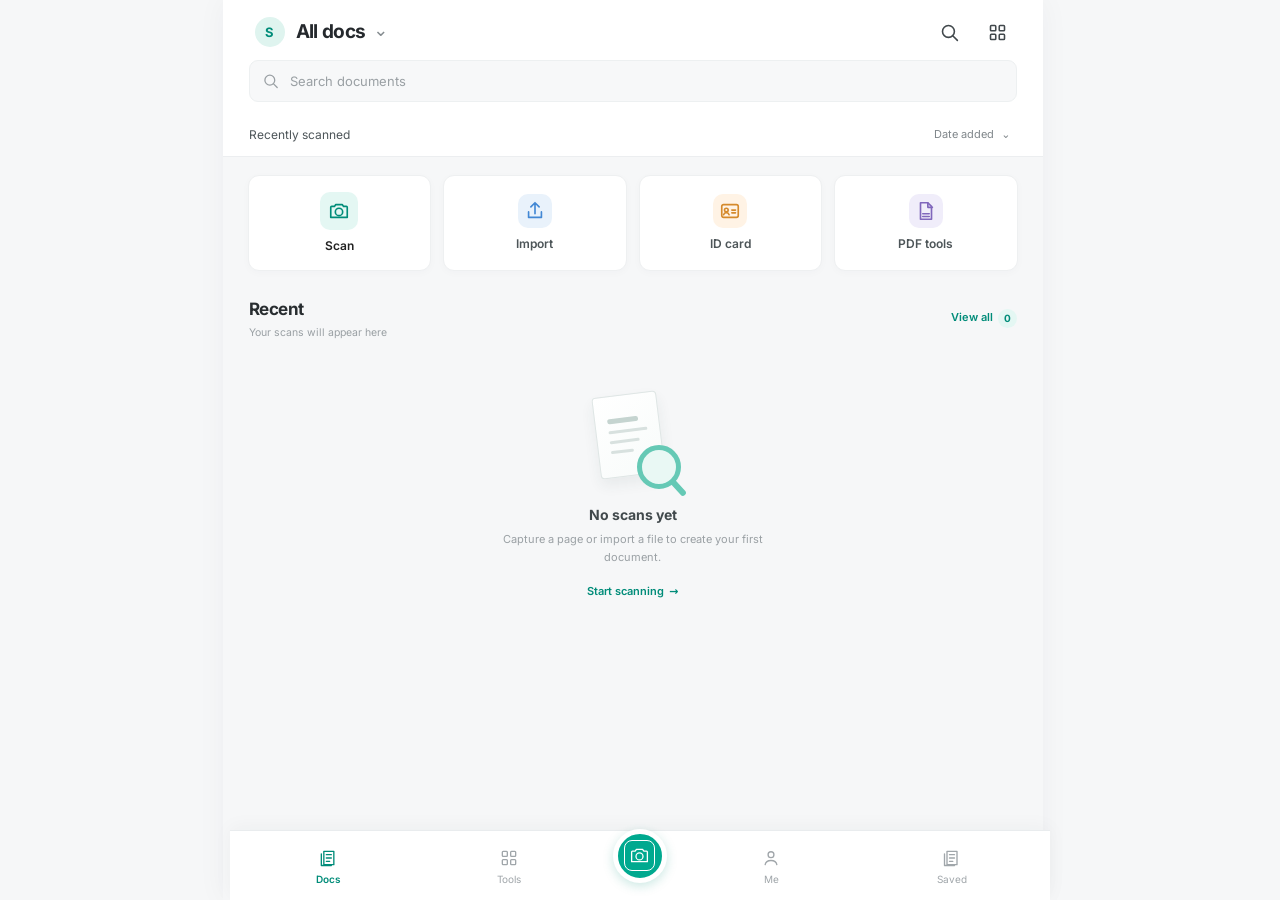
==== scanner/index.html @ f194563c "Integrate standalone scanner with Test Scan Co-authored-by: Copilot <223556219+Copilot@users.noreply" ====
<!doctype html>
<html lang="en">
<head>
  <meta charset="utf-8">
  <meta name="viewport" content="width=device-width,initial-scale=1,viewport-fit=cover">
  <meta name="theme-color" content="#ffffff">
  <meta name="description" content="A private, browser-based document scanner with page cleanup and PDF tools.">
  <link rel="manifest" href="manifest.json">
  <link rel="icon" href="../icon-192.png">
  <link rel="stylesheet" href="app.css">
  <link rel="stylesheet" href="scanner.css">
  <title>Scan · Documents</title>
</head>
<body>
  <div class="mobile-app">
    <header class="home-header">
      <div class="top-line">
        <button class="icon-button account-button" data-tab="me" aria-label="Open profile">
          <span class="avatar">S</span>
        </button>
        <button class="folder-title" data-tab="docs" aria-label="All documents">
          <span class="folder-title-main">All docs</span><span class="chevron">⌄</span>
        </button>
        <span class="top-spacer"></span>
        <button class="icon-button" id="searchToggle" aria-label="Search documents">
          <svg viewBox="0 0 24 24" aria-hidden="true"><circle cx="10.8" cy="10.8" r="6.8"></circle><path d="m16 16 5 5"></path></svg>
        </button>
        <button class="icon-button view-toggle" id="viewToggle" aria-label="Change document layout">
          <svg viewBox="0 0 24 24" aria-hidden="true"><rect x="4" y="4" width="6" height="6" rx="1"></rect><rect x="14" y="4" width="6" height="6" rx="1"></rect><rect x="4" y="14" width="6" height="6" rx="1"></rect><rect x="14" y="14" width="6" height="6" rx="1"></rect></svg>
        </button>
      </div>
      <label class="search-box" id="searchBox">
        <svg viewBox="0 0 24 24" aria-hidden="true"><circle cx="10.8" cy="10.8" r="6.8"></circle><path d="m16 16 5 5"></path></svg>
        <input id="searchInput" type="search" placeholder="Search documents" autocomplete="off">
        <button id="clearSearch" type="button" aria-label="Clear search" hidden>×</button>
      </label>
      <div class="folder-subline"><span>Recently scanned</span><button id="sortButton" class="sort-button">Date added <span>⌄</span></button></div>
    </header>

    <main class="app-content">
      <section id="docsView" class="app-view">
        <div class="quick-grid" aria-label="Create a scan">
          <button class="quick-action primary-action" id="captureBtn">
            <span class="quick-icon camera-icon"><svg viewBox="0 0 24 24" aria-hidden="true"><path d="M4 7h3l1.5-2h7L17 7h3a1 1 0 0 1 1 1v11H3V8a1 1 0 0 1 1-1Z"></path><circle cx="12" cy="13" r="4"></circle></svg></span>
            <span>Scan</span>
          </button>
          <button class="quick-action" id="importBtn">
            <span class="quick-icon import-icon"><svg viewBox="0 0 24 24" aria-hidden="true"><path d="M12 15V3m0 0L7.5 7.5M12 3l4.5 4.5"></path><path d="M5 13v6h14v-6"></path></svg></span>
            <span>Import</span>
          </button>
          <button class="quick-action" id="idModeBtn">
            <span class="quick-icon id-icon"><svg viewBox="0 0 24 24" aria-hidden="true"><rect x="3" y="5" width="18" height="14" rx="2"></rect><circle cx="8" cy="11" r="2"></circle><path d="M5 16c.5-1.5 1.5-2.2 3-2.2s2.5.7 3 2.2m3-5h4m-4 3h4"></path></svg></span>
            <span>ID card</span>
          </button>
          <button class="quick-action" id="pdfToolsBtn">
            <span class="quick-icon pdf-icon"><svg viewBox="0 0 24 24" aria-hidden="true"><path d="M6 3h8l4 4v14H6z"></path><path d="M14 3v5h5M8.5 15h7m-7 3h7"></path></svg></span>
            <span>PDF tools</span>
          </button>
        </div>

        <section class="recent-section">
          <div class="section-title-row">
            <div><h1>Recent</h1><p id="recentSubtitle">Your scans will appear here</p></div>
            <button class="text-button" id="savedBtn">View all <span class="count" id="savedCount">0</span></button>
          </div>
          <div class="recent-grid" id="recentList"></div>
          <div class="empty-state" id="emptyState">
            <div class="empty-art" aria-hidden="true">
              <div class="empty-sheet"><i></i><i></i><i></i><i></i></div>
              <span class="empty-lens"><b></b></span>
            </div>
            <h2>No scans yet</h2>
            <p>Capture a page or import a file to create your first document.</p>
            <button class="text-button empty-cta" id="emptyScanBtn">Start scanning <span>→</span></button>
          </div>
        </section>
        <input id="fileInput" type="file" accept="image/*,application/pdf,.pdf" multiple hidden>
      </section>

      <section id="toolsView" class="app-view" hidden>
        <div class="page-heading"><p class="eyebrow">WORKBENCH</p><h1>Tools</h1><p>Organize pages and prepare documents for sharing or printing.</p></div>
        <div class="tools-list">
          <button class="tool-row" data-tool="merge"><span class="tool-tile teal"><svg viewBox="0 0 24 24"><path d="M7 3h7l4 4v14H7zM14 3v5h5M4 7v14h11M10 12h6m-6 3h6"></path></svg></span><span><b>Merge or split PDF</b><small>Combine files, separate pages, or rearrange a scan</small></span><span class="row-arrow">›</span></button>
          <button class="tool-row" data-tool="id"><span class="tool-tile blue"><svg viewBox="0 0 24 24"><rect x="3" y="5" width="18" height="14" rx="2"></rect><circle cx="8" cy="11" r="2"></circle><path d="M5 16c.5-1.5 1.5-2.2 3-2.2s2.5.7 3 2.2m3-5h4m-4 3h4"></path></svg></span><span><b>ID &amp; passport print</b><small>Place card scans and passport photos on A4</small></span><span class="row-arrow">›</span></button>
          <button class="tool-row" data-tool="book"><span class="tool-tile violet"><svg viewBox="0 0 24 24"><path d="M12 5c-2-2-5-2.5-8-1v15c3-1.5 6-1 8 1m0-15c2-2 5-2.5 8-1v15c-3-1.5-6-1-8 1m0-15v15"></path></svg></span><span><b>Book &amp; whiteboard</b><small>Split a spread or improve board contrast</small></span><span class="row-arrow">›</span></button>
          <button class="tool-row" data-tool="count"><span class="tool-tile orange"><svg viewBox="0 0 24 24"><circle cx="7" cy="7" r="2"></circle><circle cx="17" cy="7" r="2"></circle><circle cx="7" cy="17" r="2"></circle><circle cx="17" cy="17" r="2"></circle><path d="M12 3v18M3 12h18"></path></svg></span><span><b>Count &amp; measure</b><small>Mark items or measure against a known length</small></span><span class="row-arrow">›</span></button>
          <button class="tool-row" data-tool="ai"><span class="tool-tile pink"><svg viewBox="0 0 24 24"><path d="m12 2 1.7 6.3L20 10l-6.3 1.7L12 18l-1.7-6.3L4 10l6.3-1.7L12 2Zm7 13 .8 2.2L22 18l-2.2.8L19 21l-.8-2.2L16 18l2.2-.8L19 15Z"></path></svg></span><span><b>AI cleanup</b><small>Advanced removal needs compatible model files</small></span><span class="row-arrow">›</span></button>
        </div>
        <div class="info-card"><span class="info-mark">i</span><p>Camera capture, image adjustments, cropping, and PDF creation run in your browser. Saved scans stay in this browser on this device.</p></div>
      </section>

      <section id="meView" class="app-view" hidden>
        <div class="page-heading"><p class="eyebrow">LOCAL PROFILE</p><h1>Me</h1><p>Your scans are stored on this device.</p></div>
        <div class="profile-card"><div class="profile-avatar">S</div><div><b>Scanner user</b><small>Browser-only library</small></div></div>
        <button class="profile-row" id="profileSavedBtn"><span>Saved scans</span><b id="profileSavedCount">0</b><span class="row-arrow">›</span></button>
        <div class="info-card"><span class="info-mark">✓</span><p>Documents remain in this browser profile. Download a PDF to keep a separate copy or move it to another device.</p></div>
      </section>
    </main>

    <nav class="bottom-nav" aria-label="Main navigation">
      <button class="nav-item active" data-tab="docs"><span class="nav-symbol"><svg viewBox="0 0 24 24" aria-hidden="true"><path d="M7 4h12v16H7zM4 7v14h12"></path><path d="M10 8h6m-6 4h6m-6 4h4"></path></svg></span><span>Docs</span></button>
      <button class="nav-item" data-tab="tools"><span class="nav-symbol"><svg viewBox="0 0 24 24" aria-hidden="true"><rect x="4" y="4" width="6" height="6" rx="1"></rect><rect x="14" y="4" width="6" height="6" rx="1"></rect><rect x="4" y="14" width="6" height="6" rx="1"></rect><rect x="14" y="14" width="6" height="6" rx="1"></rect></svg></span><span>Tools</span></button>
      <button class="nav-scan" id="navScan" aria-label="Scan"><span><svg viewBox="0 0 24 24" aria-hidden="true"><path d="M4 7h3l1.5-2h7L17 7h3a1 1 0 0 1 1 1v11H3V8a1 1 0 0 1 1-1Z"></path><circle cx="12" cy="13" r="4"></circle></svg></span></button>
      <button class="nav-item" data-tab="me"><span class="nav-symbol"><svg viewBox="0 0 24 24" aria-hidden="true"><circle cx="12" cy="8" r="3.5"></circle><path d="M5 20c.5-3.2 2.8-5 7-5s6.5 1.8 7 5"></path></svg></span><span>Me</span></button>
      <button class="nav-item nav-files" id="navFiles"><span class="nav-symbol"><svg viewBox="0 0 24 24" aria-hidden="true"><path d="M6 4h12v16H6zM3 7v14h12"></path><path d="M9 8h6m-6 4h6m-6 4h4"></path></svg></span><span>Saved</span></button>
    </nav>
  </div>

  <dialog id="quickTool" class="quick-tool">
    <form method="dialog" class="quick-head"><div><p class="eyebrow" id="quickEyebrow">CAMERA TOOLS</p><h2 id="quickTitle">Count &amp; measure</h2></div><button class="close-tool" aria-label="Close">×</button></form>
    <div class="quick-body">
      <div class="quick-actions"><button class="button button-quiet" id="countMode">Count</button><button class="button button-quiet" id="measureMode">Measure</button><label class="button button-secondary">Choose photo<input id="toolPhoto" type="file" accept="image/*" hidden></label><label id="knownLengthWrap" class="known-length" hidden>Known reference length <span><input id="knownLength" type="number" min="0.01" step="any" value="10"> cm</span></label><button class="button button-quiet" id="undoMark">Undo mark</button><button class="button button-quiet" id="clearMarks">Clear</button></div>
      <div class="tool-stage" id="toolStage"><canvas id="toolCanvas"></canvas><div id="toolEmpty">Choose a photo to begin.</div></div>
      <p class="tool-instruction" id="toolInstruction">Choose a photo. Tap each object to count it.</p>
      <div class="tool-readout"><span id="toolCount">0 marked</span><span id="toolMeasure"></span></div>
    </div>
  </dialog>
  <div id="toast" role="status" aria-live="polite"></div>
  <script src="storage.js"></script>
  <script src="app.js"></script>
  <script src="tools.js"></script>
  <script src="scanner-engine.js"></script>
</body>
</html>
---- scanner/app.css ----
@font-face{font-family:InterLocal;src:url("../inter.woff2") format("woff2");font-display:swap}
:root{color-scheme:light;--ink:#25292d;--muted:#858b90;--subtle:#a6abb0;--line:#eceef0;--paper:#fff;--canvas:#f6f7f8;--teal:#00a98f;--teal-dark:#008c79;--teal-soft:#e4f7f3;--blue:#4388d4;--orange:#e59a34;--violet:#8870c8;--pink:#ce6e91;--shadow:0 4px 18px rgba(30,45,50,.055)}
*{box-sizing:border-box}
html{min-height:100%;background:var(--canvas);scrollbar-gutter:stable}
body{margin:0;min-height:100vh;background:var(--canvas);color:var(--ink);font:14px/1.45 InterLocal,system-ui,-apple-system,"Segoe UI",sans-serif;-webkit-font-smoothing:antialiased}
button,input{font:inherit}
button{color:inherit}
button:focus-visible,input:focus-visible{outline:3px solid #00a98f55;outline-offset:2px}
.mobile-app{width:min(100%,820px);min-height:100dvh;margin:0 auto;background:var(--canvas);padding-bottom:calc(72px + env(safe-area-inset-bottom,0))}
.home-header{position:sticky;top:0;z-index:20;padding:calc(5px + env(safe-area-inset-top,0)) 18px 0;background:#fff;border-bottom:1px solid var(--line)}
.top-line{height:54px;display:flex;align-items:center;gap:10px}
.icon-button,.folder-title{appearance:none;border:0;background:transparent;cursor:pointer}
.icon-button{width:38px;height:38px;display:grid;place-items:center;border-radius:50%;color:#41484c}
.icon-button:active{background:#f0f2f3}
.icon-button svg,.search-box svg{width:21px;height:21px;fill:none;stroke:currentColor;stroke-width:1.8;stroke-linecap:round;stroke-linejoin:round}
.account-button{width:35px;height:35px}
.avatar,.profile-avatar{display:grid;place-items:center;background:#dff4ef;color:var(--teal-dark);font-weight:700;border-radius:50%}
.avatar{width:30px;height:30px;font-size:13px}
.folder-title{display:flex;align-items:center;gap:8px;padding:6px 2px;font-weight:700;font-size:19px;letter-spacing:-.035em}
.chevron{color:#858c90;font-size:18px;font-weight:400;margin-top:-3px}
.top-spacer{flex:1}
.search-box{height:42px;display:flex;align-items:center;gap:9px;margin:1px 0 12px;padding:0 12px;border:1px solid #edf0f1;border-radius:9px;background:#f7f8f9;color:#9aa0a4}
.search-box svg{width:18px;height:18px}
.search-box input{width:100%;border:0;outline:0;background:transparent;color:var(--ink);font-size:13px}
.search-box input::placeholder{color:#9aa0a4}
.search-box button{border:0;background:none;color:#899096;font-size:21px;line-height:1;cursor:pointer}
.folder-subline{min-height:42px;display:flex;align-items:center;justify-content:space-between;color:#4d5559;font-size:12px}
.sort-button{border:0;background:transparent;color:#80878b;font-size:11px;cursor:pointer}
.sort-button span{margin-left:4px}
.app-content{padding:0 17px 24px}
.app-view[hidden]{display:none!important}
.quick-grid{display:grid;grid-template-columns:repeat(4,minmax(0,1fr));gap:9px;margin:14px 0 26px}
.quick-action{min-width:0;min-height:85px;display:flex;flex-direction:column;align-items:center;justify-content:center;gap:7px;border:1px solid #eef0f1;border-radius:11px;background:#fff;box-shadow:0 2px 9px #263c4006;color:#4d5558;font-size:11px;font-weight:600;cursor:pointer;transition:transform .14s,box-shadow .14s}
.quick-action:active{transform:scale(.97);box-shadow:none}
.quick-icon{width:34px;height:34px;display:grid;place-items:center;border-radius:10px}
.quick-icon svg{width:22px;height:22px;fill:none;stroke:currentColor;stroke-width:1.8;stroke-linecap:round;stroke-linejoin:round}
.camera-icon{background:var(--teal-soft);color:var(--teal-dark)}
.import-icon{background:#e9f2fb;color:#4388d4}
.id-icon{background:#fff3e5;color:#d58a2c}
.pdf-icon{background:#f0edfa;color:#8067bc}
.primary-action{color:#222}
.primary-action .quick-icon{width:38px;height:38px}
.recent-section{min-height:260px}
.section-title-row{display:flex;align-items:center;justify-content:space-between;gap:12px;padding:0 1px 12px}
.section-title-row h1,.page-heading h1{margin:0;color:#282d30;font-size:17px;font-weight:700;letter-spacing:-.025em}
.section-title-row p{margin:3px 0 0;color:#9aa0a4;font-size:10.5px}
.text-button{appearance:none;display:inline-flex;align-items:center;gap:5px;padding:6px 0;border:0;background:transparent;color:var(--teal-dark);font-size:11px;font-weight:600;cursor:pointer;white-space:nowrap}
.count{min-width:19px;height:19px;display:grid;place-items:center;padding:0 5px;border-radius:10px;background:var(--teal-soft);color:var(--teal-dark);font-size:10px;font-weight:700}
.recent-grid{display:grid;grid-template-columns:repeat(3,minmax(0,1fr));gap:11px}
.recent-grid.list-view{grid-template-columns:1fr;gap:7px}
.recent-grid.list-view .recent-card{display:flex;align-items:center}
.recent-grid.list-view .recent-thumb{width:62px;height:74px;flex:none}
.recent-grid.list-view .recent-card-meta{flex:1;padding:8px 11px}
.recent-grid.list-view .recent-placeholder{width:61%;height:84%;padding:12px 8px 7px}
.view-toggle.selected{color:var(--teal-dark);background:var(--teal-soft)}
.recent-card{min-width:0;appearance:none;padding:0;overflow:hidden;border:1px solid #eceff0;border-radius:10px;background:#fff;text-align:left;box-shadow:0 2px 10px #1c313506;cursor:pointer}
.recent-thumb{height:135px;display:grid;place-items:center;overflow:hidden;background:#f0f2f3}
.recent-thumb img{width:100%;height:100%;object-fit:cover;display:block}
.recent-placeholder{width:63%;height:82%;padding:17px 11px 10px;background:#fff;box-shadow:0 2px 7px #1b273018}
.recent-placeholder i{height:4px;display:block;margin:0 0 8px;border-radius:3px;background:#d7dcdd}
.recent-placeholder i:first-child{width:70%;height:6px;background:#b9c5c5}
.recent-placeholder i:nth-child(3){width:87%}
.recent-placeholder i:nth-child(4){width:55%}
.recent-card-meta{display:flex;flex-direction:column;gap:3px;padding:9px 9px 10px}
.recent-card-meta b{overflow:hidden;color:#3c4347;font-size:11px;font-weight:600;text-overflow:ellipsis;white-space:nowrap}
.recent-card-meta small{color:#9aa0a4;font-size:9px}
.empty-state{padding:36px 15px 25px;text-align:center}
.empty-art{width:116px;height:102px;position:relative;margin:0 auto 15px}
.empty-sheet{position:absolute;left:21px;top:6px;width:65px;height:82px;padding:22px 12px 10px;border:1px solid #dfe6e5;border-radius:4px;background:linear-gradient(145deg,#fff,#f8fbfa);box-shadow:0 7px 14px #30454012;transform:rotate(-7deg)}
.empty-sheet i{height:3px;display:block;margin:0 0 7px;border-radius:3px;background:#d8e1df}
.empty-sheet i:first-child{width:80%;height:5px;background:#c5d4d0}
.empty-sheet i:nth-child(3){width:77%}
.empty-sheet i:nth-child(4){width:58%}
.empty-lens{position:absolute;right:10px;bottom:1px;width:44px;height:44px;border:5px solid #65c9b5;border-radius:50%;background:#e9f8f4}
.empty-lens b{position:absolute;right:-12px;bottom:-7px;width:19px;height:6px;border-radius:5px;background:#65c9b5;transform:rotate(48deg)}
.empty-state h2{margin:0 0 6px;color:#41494c;font-size:14px;font-weight:700}
.empty-state p{max-width:270px;margin:0 auto;color:#9aa0a4;font-size:11px;line-height:1.6}
.empty-cta{margin-top:12px}
.page-heading{padding:22px 1px 19px}
.page-heading .eyebrow{margin:0 0 6px;color:var(--teal-dark);font-size:9px;font-weight:700;letter-spacing:.14em}
.page-heading h1{font-size:23px}
.page-heading>p:last-child{margin:6px 0 0;color:#969da1;font-size:11px}
.tools-list{overflow:hidden;border:1px solid #edf0f1;border-radius:12px;background:#fff}
.tool-row{width:100%;min-height:76px;display:flex;align-items:center;gap:12px;padding:11px 13px;border:0;border-bottom:1px solid #f0f1f2;background:#fff;text-align:left;cursor:pointer}
.tool-row:last-child{border-bottom:0}
.tool-row:active{background:#f8fbfa}
.tool-tile{width:42px;height:42px;flex:none;display:grid;place-items:center;border-radius:11px}
.tool-tile svg{width:22px;height:22px;fill:none;stroke:currentColor;stroke-width:1.7;stroke-linecap:round;stroke-linejoin:round}
.tool-tile.teal{background:#e5f7f3;color:#05977f}.tool-tile.blue{background:#eaf3fc;color:#478bd2}.tool-tile.violet{background:#f0edfa;color:#8067bc}.tool-tile.orange{background:#fff3e5;color:#d58a2c}.tool-tile.pink{background:#fbeef3;color:#c56b8d}
.tool-row>span:nth-child(2){min-width:0;flex:1;display:grid;gap:3px}
.tool-row b{font-size:12px;font-weight:650}
.tool-row small{color:#92999d;font-size:10px;line-height:1.45}
.row-arrow{color:#a2a8ac;font-size:22px;font-weight:300}
.info-card{display:flex;align-items:flex-start;gap:10px;margin:14px 0 8px;padding:12px;border:1px solid #e4f1ef;border-radius:10px;background:#f3faf8}
.info-mark{width:18px;height:18px;flex:none;display:grid;place-items:center;border:1px solid #abdace;border-radius:50%;color:#078c77;font-size:11px}
.info-card p{margin:0;color:#71817d;font-size:10px;line-height:1.55}
.profile-card{display:flex;align-items:center;gap:12px;margin:2px 0 13px;padding:17px;border:1px solid #edf0f1;border-radius:12px;background:#fff}
.profile-avatar{width:46px;height:46px;font-size:18px}
.profile-card>div:last-child{display:grid;gap:3px}
.profile-card b{font-size:13px}.profile-card small{color:#92999d;font-size:10px}
.profile-row{width:100%;display:flex;align-items:center;gap:12px;padding:14px;border:1px solid #edf0f1;border-radius:10px;background:#fff;text-align:left;font-size:12px}
.profile-row span:first-child{flex:1}.profile-row b{color:var(--teal-dark);font-size:12px}
.bottom-nav{position:fixed;z-index:30;left:50%;bottom:0;width:min(100%,820px);height:calc(62px + env(safe-area-inset-bottom,0));display:flex;align-items:center;justify-content:space-around;padding:2px 8px env(safe-area-inset-bottom,0);border-top:1px solid #e9ecee;background:#fff;transform:translateX(-50%);box-shadow:0 -3px 14px #22333a08}
.nav-item{width:19%;height:52px;display:flex;flex-direction:column;align-items:center;justify-content:center;gap:2px;border:0;background:transparent;color:#a0a6aa;font-size:9px;cursor:pointer}
.nav-item.active{color:var(--teal-dark);font-weight:600}
.nav-symbol{height:23px;display:grid;place-items:center}
.nav-symbol svg{width:20px;height:20px;fill:none;stroke:currentColor;stroke-width:1.6;stroke-linecap:round;stroke-linejoin:round}
.nav-scan{width:54px;height:54px;flex:none;display:grid;place-items:center;margin-top:-22px;border:5px solid #fff;border-radius:50%;background:var(--teal);box-shadow:0 3px 11px #008e7a35;cursor:pointer}
.nav-scan span{width:31px;height:31px;display:grid;place-items:center;border:1.5px solid #fff;border-radius:8px}
.nav-scan svg{width:21px;height:21px;fill:none;stroke:#fff;stroke-width:1.5;stroke-linecap:round;stroke-linejoin:round}
.nav-files{display:none}
.quick-tool{width:min(900px,calc(100% - 28px));max-width:900px;max-height:min(92dvh,900px);padding:0;border:1px solid #dfe5e5;border-radius:15px;background:#fff;color:var(--ink);box-shadow:0 25px 100px #0005}
.quick-tool::backdrop{background:#07101099;backdrop-filter:blur(4px)}
.quick-head{display:flex;align-items:center;justify-content:space-between;padding:17px 19px;border-bottom:1px solid var(--line)}
.quick-head .eyebrow{margin:0 0 4px;color:var(--teal-dark);font-size:9px;letter-spacing:.14em}
.quick-head h2{margin:0;font-size:19px;letter-spacing:-.03em}
.close-tool{width:36px;height:36px;border:1px solid #e8ecec;border-radius:9px;background:#f8f9f9;color:#586165;font-size:22px;cursor:pointer}
.quick-body{padding:15px 19px 19px}
.quick-actions{display:flex;gap:8px;align-items:center;flex-wrap:wrap}
.button{display:inline-flex;align-items:center;justify-content:center;gap:8px;border-radius:9px;padding:10px 13px;font:600 12px InterLocal,system-ui,sans-serif;cursor:pointer}
.button-quiet{border:1px solid #e9eeee;background:#fff;color:#4b5659}
.button-secondary{border:1px solid #dce8e5;background:#f7fbfa;color:#3f5b56}
.known-length{display:flex;align-items:center;gap:8px;color:#687472;font-size:11px}
.known-length span{display:flex;align-items:center;gap:5px}
.known-length input{width:72px;padding:7px 8px;border:1px solid #dbe3e2;border-radius:7px;background:#fff;color:#222;font:12px ui-monospace,monospace}
.tool-stage{position:relative;display:grid;place-items:center;min-height:250px;max-height:60vh;margin-top:13px;overflow:auto;border:1px solid #e8eeee;border-radius:11px;background:#f3f6f6}
.tool-stage canvas{display:block;max-width:100%;max-height:58vh;touch-action:none}
.tool-stage #toolEmpty{position:absolute;color:#90999c;font-size:12px}
.tool-instruction{margin:12px 0 8px;color:#778184;font-size:12px}
.tool-readout{display:flex;gap:12px;justify-content:space-between;flex-wrap:wrap;color:var(--teal-dark);font:600 11px ui-monospace,monospace}
.tool-readout span:last-child{color:var(--violet)}
#toast{position:fixed;z-index:2147483200;left:50%;bottom:calc(75px + env(safe-area-inset-bottom,0));transform:translate(-50%,12px);opacity:0;pointer-events:none;max-width:min(90vw,500px);padding:10px 14px;border-radius:9px;background:#273432;color:#fff;font-size:12px;box-shadow:0 8px 26px #0003;transition:.18s}
#toast.on{opacity:1;transform:translate(-50%,0)}
@media(min-width:700px){.home-header{padding-left:26px;padding-right:26px}.app-content{padding-left:25px;padding-right:25px}.quick-grid{gap:12px;margin-top:18px}.quick-action{min-height:96px;font-size:12px}.recent-grid{grid-template-columns:repeat(4,minmax(0,1fr));gap:14px}.recent-thumb{height:155px}.bottom-nav{height:70px}.nav-item{font-size:10px}.nav-files{display:flex}.mobile-app{padding-bottom:82px}}
@media(max-width:430px){.app-content{padding-left:13px;padding-right:13px}.home-header{padding-left:14px;padding-right:14px}.quick-grid{gap:6px}.quick-action{min-height:78px;font-size:10px}.quick-icon{width:31px;height:31px}.quick-icon svg{width:20px;height:20px}.recent-grid{grid-template-columns:repeat(2,minmax(0,1fr));gap:9px}.recent-grid.list-view{grid-template-columns:1fr}.recent-thumb{height:142px}.recent-grid.list-view .recent-thumb{height:74px}.nav-files{display:flex}.nav-item{width:18%}.quick-tool .quick-body{padding:12px}.tool-stage{min-height:200px}.tool-stage canvas{max-height:53vh}}
@media(min-width:900px){.mobile-app{box-shadow:0 0 28px #27363a0b}.bottom-nav{box-shadow:0 -3px 18px #22333a0a}}
---- scanner/scanner.css ----
html.sc-lock,html.sc-lock body{overflow:hidden}
#scn{position:fixed;inset:0;z-index:2147483100;display:flex;flex-direction:column;background:#090b0c;color:#fff;font:500 14px/1.3 InterLocal,system-ui,-apple-system,"Segoe UI",sans-serif;touch-action:manipulation;padding-top:env(safe-area-inset-top,0);padding-bottom:env(safe-area-inset-bottom,0)}
#scn *{box-sizing:border-box}
#scn[hidden],#scn [hidden]{display:none!important}
.sc-top{height:54px;display:flex;align-items:center;gap:.55rem;padding:.45rem .7rem;background:#141819;border-bottom:1px solid #ffffff13;flex:none}
.sc-t{font-size:15px;font-weight:650}.sc-sp{flex:1}.sc-st{max-width:38%;overflow:hidden;font-size:11px;color:#d4dedb;white-space:nowrap;text-overflow:ellipsis}
.sc-b{appearance:none;border:1px solid #ffffff24;background:#ffffff0b;color:inherit;border-radius:9px;min-height:38px;padding:.42rem .7rem;font:inherit;font-size:12px;font-weight:600;cursor:pointer;display:inline-flex;align-items:center;justify-content:center;gap:.35rem;white-space:nowrap}
.sc-b:hover{background:#ffffff18}.sc-b:disabled{opacity:.45;cursor:default}
.sc-pri{background:#00a98f;border-color:#00a98f;color:#fff}.sc-pri:hover{background:#008f7b}
.sc-del{color:#d24f59;border-color:#f1d6d8;background:#fff}
.sc-cam{flex:1;min-height:0;position:relative;background:#000;overflow:hidden}
.sc-cam video{position:absolute;inset:0;width:100%;height:100%;object-fit:contain;background:#000}
.sc-ov{position:absolute;inset:0;width:100%;height:100%;pointer-events:none}
.sc-hint{position:absolute;left:50%;top:.72rem;transform:translateX(-50%);max-width:92%;padding:.42rem .76rem;border:1px solid #ffffff1a;border-radius:999px;background:#15191bcc;color:#f6f7f7;font-size:11px;text-align:center;pointer-events:none;backdrop-filter:blur(5px)}
.sc-torch{position:absolute;right:.8rem;top:3rem;background:#15191bcc}
.sc-modes{position:absolute;left:50%;bottom:calc(91px + env(safe-area-inset-bottom,0));transform:translateX(-50%);max-width:96%;display:flex;gap:.25rem;padding:.25rem;border:1px solid #ffffff22;border-radius:999px;background:#111615d9;overflow-x:auto;scrollbar-width:none;backdrop-filter:blur(7px)}
.sc-modes::-webkit-scrollbar{display:none}
.sc-modes button{appearance:none;flex:none;min-height:31px;padding:.35rem .65rem;border:0;border-radius:999px;background:transparent;color:#e1e7e5;font:inherit;font-size:10px;font-weight:600;white-space:nowrap;cursor:pointer}
.sc-modes button.on{background:#00a98f;color:#fff}
.sc-cb{position:absolute;left:0;right:0;bottom:0;display:flex;align-items:center;justify-content:space-between;gap:.6rem;padding:.8rem 1rem calc(.9rem + env(safe-area-inset-bottom,0));background:linear-gradient(transparent,#000c 28%,#000e)}
.sc-cb .sc-b{min-width:76px;min-height:40px;border:0;background:#ffffff18;color:#fff}
.sc-shut{width:70px;height:70px;border:4px solid #fff;border-radius:50%;background:#00a98f;box-shadow:0 0 0 4px #ffffff25;cursor:pointer;flex:none}
.sc-shut:active{transform:scale(.94);background:#0bc2a5}
.sc-cam.flash::after{content:"";position:absolute;inset:0;background:#fff;opacity:.75;pointer-events:none}
.sc-fb{position:absolute;inset:0;display:flex;flex-direction:column;align-items:center;justify-content:center;gap:.8rem;padding:1.5rem;text-align:center;background:#101414}
.sc-fb p{max-width:28rem;color:#c7d0ce;margin:0 0 .4rem;font-size:13px}
.sc-fb .sc-b:not(.sc-pri){background:#ffffff14}
.sc-ed{flex:1;min-height:0;display:flex;flex-direction:column;background:#eef0f0;color:#24292b}
.sc-stage{flex:1;min-height:140px;position:relative;background:#e5e8e8;overflow:hidden}
.sc-e{position:absolute;left:0;top:0;touch-action:none;cursor:crosshair}
.sc-r{position:absolute;inset:0;width:100%;height:100%;object-fit:contain;background:#e5e8e8}
.sc-lp{position:absolute;top:8px;width:110px;height:110px;border:2px solid #fff;border-radius:50%;box-shadow:0 4px 18px #0006;pointer-events:none}
.sc-panel{flex:none;max-height:57vh;overflow:auto;overflow-x:hidden;min-width:0;background:#fff;border-top:1px solid #e2e5e5;padding:.55rem .65rem calc(.65rem + env(safe-area-inset-bottom,0));display:grid;gap:.52rem}
.sc-tools{display:flex;gap:.35rem;overflow-x:auto;align-items:center;scrollbar-width:none}.sc-tools::-webkit-scrollbar{display:none}
.sc-tools .sc-b{min-height:35px;padding:.28rem .58rem;flex:none;border-color:#e3e8e7;background:#fff;color:#596265;font-size:11px}
.sc-tools [data-seg=view]{border-color:#e2e8e7;border-radius:8px}
.sc-seg{display:inline-flex;border:1px solid #e1e6e5;border-radius:9px;overflow:hidden;flex:none}
.sc-seg button{appearance:none;border:0;background:transparent;color:#697275;font:inherit;font-size:11px;font-weight:600;padding:.4rem .6rem;min-height:35px;cursor:pointer;white-space:nowrap}
.sc-seg button+button{border-left:1px solid #edf0f0}
.sc-seg button.on{background:#e4f7f3;color:#008c79}
.sc-strip{display:flex;gap:.45rem;overflow-x:auto;padding:.08rem 0 .2rem;scrollbar-width:thin}
.sc-th{appearance:none;position:relative;flex:none;width:56px;height:69px;border-radius:6px;border:2px solid transparent;background:#f0f2f2;padding:0;overflow:hidden;cursor:pointer;color:#fff}
.sc-th.on{border-color:#00a98f}
.sc-th img{width:100%;height:100%;object-fit:cover;display:block}
.sc-th span{position:absolute;left:3px;bottom:3px;background:#101414bf;border-radius:5px;padding:1px 5px;font-size:10px;font-weight:700}
.sc-th i{display:block;width:100%;height:100%;background:linear-gradient(110deg,#ecefef 30%,#f7f8f8 50%,#ecefef 70%);background-size:200% 100%;animation:scsh 1.2s linear infinite}
.sc-plus{display:flex;align-items:center;justify-content:center;border:1.5px dashed #b9c3c1;background:#fff;color:#67817b;font-size:24px;font-weight:300}
@keyframes scsh{to{background-position:-200% 0}}
.sc-opt{display:grid;gap:.4rem;min-width:0}
.sc-more>summary{cursor:pointer;color:#6f797b;font-size:11px;padding:.15rem 0;list-style:none}
.sc-more>summary::before{content:'\25B8  '}.sc-more[open]>summary::before{content:'\25BE  '}
.sc-more[open]>summary{margin-bottom:.4rem}.sc-more .sc-row{margin-bottom:.42rem}
.sc-row{display:flex;align-items:center;gap:.65rem;min-width:0}
.sc-row>div,.sc-row>input,.sc-row>select{min-width:0;max-width:100%}
.sc-row>span{width:3.8rem;flex:none;color:#717b7d;font-size:11px}
.sc-row input[type=range]{flex:1;accent-color:#00a98f;min-width:0}
.sc-row select{flex:1;min-width:0;background:#fff;color:#353c3e;border:1px solid #e0e6e5;border-radius:8px;padding:.4rem .55rem;min-height:35px;font:inherit;font-size:11px}
.sc-chk{display:flex;align-items:center;gap:.5rem;font-size:11px;color:#596466;margin:0 0 .4rem;cursor:pointer}
.sc-chk input{width:1rem;height:1rem;accent-color:#00a98f;flex:none}
.sc-act{display:flex;gap:.4rem;flex-wrap:wrap;padding-top:.15rem}
.sc-act .sc-b{flex:1 1 auto;min-height:40px;padding:.35rem .55rem;border-color:#e1e7e6;background:#fff;color:#455052}
.sc-act .sc-pri{flex:2 1 8.5rem;background:#00a98f;border-color:#00a98f;color:#fff}
.sc-nv{position:absolute;top:50%;transform:translateY(-50%);width:38px;height:58px;border:0;border-radius:9px;background:#ffffffc9;color:#374240;font-size:28px;line-height:1;cursor:pointer;z-index:3;box-shadow:0 1px 6px #0002}
.sc-nl{left:6px}.sc-nr{right:6px}
.sc-nv:hover{background:#fff}
.sc-cnt{position:absolute;left:50%;bottom:8px;transform:translateX(-50%);padding:.22rem .65rem;border-radius:999px;background:#202827d9;color:#fff;font-size:11px;font-weight:650;pointer-events:none;z-index:3}
.sc-lib{flex:1;min-height:0;display:flex;flex-direction:column;background:#f6f7f7;color:#292f31}
.sc-libh{display:flex;align-items:center;gap:.7rem;padding:.72rem .9rem;border-bottom:1px solid #e8ebeb;background:#fff}
.sc-libh b{font-size:15px}.sc-libs{flex:1;color:#929a9c;font-size:11px}
.sc-libh .sc-b{min-height:35px}
.sc-libl{flex:1;min-height:0;overflow:auto;padding:.7rem .8rem;display:grid;gap:.65rem;align-content:start}
.sc-li{display:flex;gap:.75rem;background:#fff;border:1px solid #e8ebeb;border-radius:11px;padding:.65rem;box-shadow:0 2px 9px #26383a06}
.sc-lt{flex:none;width:66px;height:88px;border-radius:6px;overflow:hidden;border:1px solid #edf0f0;padding:0;background:#f3f5f5;cursor:pointer}
.sc-lt img{width:100%;height:100%;object-fit:cover;display:block}
.sc-lt i{display:block;width:100%;height:100%;background:linear-gradient(#fff,#f0f3f2)}
.sc-lm{min-width:0;flex:1;display:grid;gap:.22rem;align-content:start}
.sc-lm b{font-size:12px;overflow-wrap:anywhere;color:#343b3d}
.sc-lm small{color:#939b9d;font-size:10px}
.sc-ok{color:#078f79!important}.sc-wait{color:#bd852c!important}
.sc-lb{display:flex;flex-wrap:wrap;gap:.32rem;margin-top:.25rem}
.sc-lb .sc-b{min-height:30px;padding:.2rem .5rem;border-color:#e6ebea;background:#fff;color:#586365;font-size:10px}
.sc-empty{text-align:center;padding:3rem 1rem;color:#586164;font-size:13px}
.sc-mut{color:#929b9d}
.sc-vw{position:absolute;inset:0;z-index:5;display:flex;flex-direction:column;background:#f5f6f6;color:#222}
.sc-vwt{display:flex;align-items:center;gap:.6rem;padding:.55rem .7rem;background:#fff;border-bottom:1px solid #e6eaea;flex:none}
.sc-vwn{flex:1;min-width:0;overflow:hidden;text-overflow:ellipsis;white-space:nowrap;text-align:center;font-size:13px}
.sc-vwb{flex:1;min-height:0;overflow:auto;background:#e9eded;color:#111;-webkit-overflow-scrolling:touch}
.sc-vwt .sc-b{border-color:#e6eaea;background:#fff;color:#505a5d}
.sc-r,.sc-e{will-change:transform}.sc-r{touch-action:none}
@media(max-height:620px){.sc-panel{max-height:62vh}.sc-hint{display:none}}
@media(min-width:900px){.sc-ed{flex-direction:row}.sc-panel{width:380px;max-height:none;height:100%;border-top:0;border-left:1px solid #e2e5e5;align-content:start;padding:14px}.sc-stage{min-height:0}.sc-tools{flex-wrap:wrap;overflow:visible}}
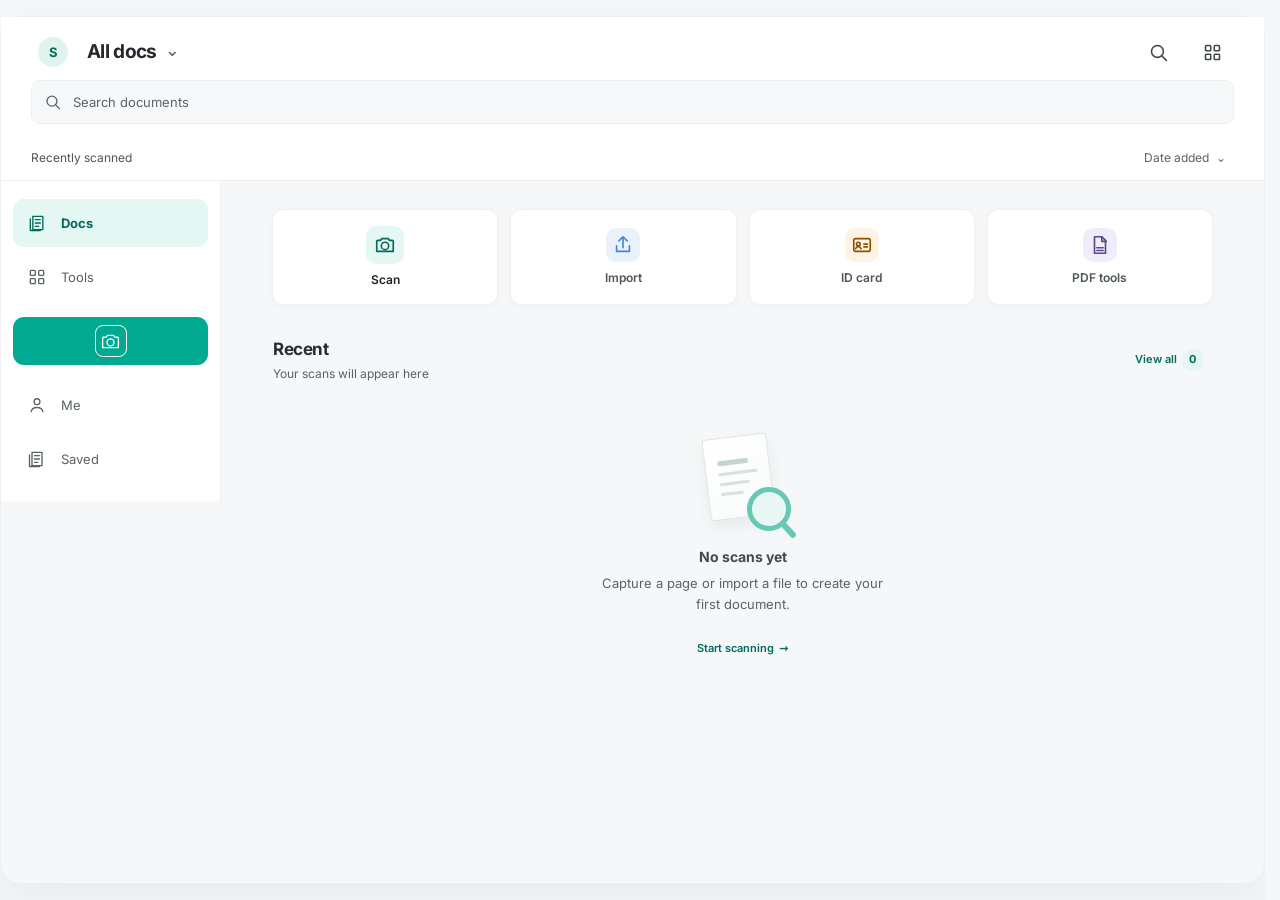
==== commit fa7c352b: "Improve Gradu web UX and accessibility (v1.44)" ====
--- a/scanner/index.html
+++ b/scanner/index.html
@@ -25,15 +25,15 @@
         <button class="icon-button" id="searchToggle" aria-label="Search documents">
           <svg viewBox="0 0 24 24" aria-hidden="true"><circle cx="10.8" cy="10.8" r="6.8"></circle><path d="m16 16 5 5"></path></svg>
         </button>
-        <button class="icon-button view-toggle" id="viewToggle" aria-label="Change document layout">
+        <button class="icon-button view-toggle" id="viewToggle" type="button" aria-label="Switch to list view" aria-pressed="false">
           <svg viewBox="0 0 24 24" aria-hidden="true"><rect x="4" y="4" width="6" height="6" rx="1"></rect><rect x="14" y="4" width="6" height="6" rx="1"></rect><rect x="4" y="14" width="6" height="6" rx="1"></rect><rect x="14" y="14" width="6" height="6" rx="1"></rect></svg>
         </button>
       </div>
-      <label class="search-box" id="searchBox">
+      <div class="search-box" id="searchBox" role="search">
         <svg viewBox="0 0 24 24" aria-hidden="true"><circle cx="10.8" cy="10.8" r="6.8"></circle><path d="m16 16 5 5"></path></svg>
-        <input id="searchInput" type="search" placeholder="Search documents" autocomplete="off">
+        <input id="searchInput" type="search" aria-label="Search saved documents" placeholder="Search documents" autocomplete="off">
         <button id="clearSearch" type="button" aria-label="Clear search" hidden>×</button>
-      </label>
+      </div>
       <div class="folder-subline"><span>Recently scanned</span><button id="sortButton" class="sort-button">Date added <span>⌄</span></button></div>
     </header>
 
@@ -98,9 +98,9 @@
     </main>
 
     <nav class="bottom-nav" aria-label="Main navigation">
-      <button class="nav-item active" data-tab="docs"><span class="nav-symbol"><svg viewBox="0 0 24 24" aria-hidden="true"><path d="M7 4h12v16H7zM4 7v14h12"></path><path d="M10 8h6m-6 4h6m-6 4h4"></path></svg></span><span>Docs</span></button>
+      <button class="nav-item active" data-tab="docs" aria-current="page"><span class="nav-symbol"><svg viewBox="0 0 24 24" aria-hidden="true"><path d="M7 4h12v16H7zM4 7v14h12"></path><path d="M10 8h6m-6 4h6m-6 4h4"></path></svg></span><span>Docs</span></button>
       <button class="nav-item" data-tab="tools"><span class="nav-symbol"><svg viewBox="0 0 24 24" aria-hidden="true"><rect x="4" y="4" width="6" height="6" rx="1"></rect><rect x="14" y="4" width="6" height="6" rx="1"></rect><rect x="4" y="14" width="6" height="6" rx="1"></rect><rect x="14" y="14" width="6" height="6" rx="1"></rect></svg></span><span>Tools</span></button>
-      <button class="nav-scan" id="navScan" aria-label="Scan"><span><svg viewBox="0 0 24 24" aria-hidden="true"><path d="M4 7h3l1.5-2h7L17 7h3a1 1 0 0 1 1 1v11H3V8a1 1 0 0 1 1-1Z"></path><circle cx="12" cy="13" r="4"></circle></svg></span></button>
+      <button class="nav-scan" id="navScan" type="button" aria-label="Scan"><span><svg viewBox="0 0 24 24" aria-hidden="true"><path d="M4 7h3l1.5-2h7L17 7h3a1 1 0 0 1 1 1v11H3V8a1 1 0 0 1 1-1Z"></path><circle cx="12" cy="13" r="4"></circle></svg></span></button>
       <button class="nav-item" data-tab="me"><span class="nav-symbol"><svg viewBox="0 0 24 24" aria-hidden="true"><circle cx="12" cy="8" r="3.5"></circle><path d="M5 20c.5-3.2 2.8-5 7-5s6.5 1.8 7 5"></path></svg></span><span>Me</span></button>
       <button class="nav-item nav-files" id="navFiles"><span class="nav-symbol"><svg viewBox="0 0 24 24" aria-hidden="true"><path d="M6 4h12v16H6zM3 7v14h12"></path><path d="M9 8h6m-6 4h6m-6 4h4"></path></svg></span><span>Saved</span></button>
     </nav>
--- a/scanner/app.css
+++ b/scanner/app.css
@@ -1,31 +1,31 @@
 @font-face{font-family:InterLocal;src:url("../inter.woff2") format("woff2");font-display:swap}
-:root{color-scheme:light;--ink:#25292d;--muted:#858b90;--subtle:#a6abb0;--line:#eceef0;--paper:#fff;--canvas:#f6f7f8;--teal:#00a98f;--teal-dark:#008c79;--teal-soft:#e4f7f3;--blue:#4388d4;--orange:#e59a34;--violet:#8870c8;--pink:#ce6e91;--shadow:0 4px 18px rgba(30,45,50,.055)}
+:root{color-scheme:light;--ink:#25292d;--muted:#596367;--subtle:#596367;--line:#eceef0;--paper:#fff;--canvas:#f6f7f8;--teal:#00a98f;--teal-dark:#006b5b;--teal-soft:#e4f7f3;--blue:#4388d4;--orange:#e59a34;--violet:#8870c8;--pink:#ce6e91;--shadow:0 4px 18px rgba(30,45,50,.055)}
 *{box-sizing:border-box}
 html{min-height:100%;background:var(--canvas);scrollbar-gutter:stable}
 body{margin:0;min-height:100vh;background:var(--canvas);color:var(--ink);font:14px/1.45 InterLocal,system-ui,-apple-system,"Segoe UI",sans-serif;-webkit-font-smoothing:antialiased}
 button,input{font:inherit}
 button{color:inherit}
-button:focus-visible,input:focus-visible{outline:3px solid #00a98f55;outline-offset:2px}
+button:focus-visible,input:focus-visible{outline:3px solid #006b5b;outline-offset:2px;box-shadow:0 0 0 2px #fff}
 .mobile-app{width:min(100%,820px);min-height:100dvh;margin:0 auto;background:var(--canvas);padding-bottom:calc(72px + env(safe-area-inset-bottom,0))}
 .home-header{position:sticky;top:0;z-index:20;padding:calc(5px + env(safe-area-inset-top,0)) 18px 0;background:#fff;border-bottom:1px solid var(--line)}
 .top-line{height:54px;display:flex;align-items:center;gap:10px}
 .icon-button,.folder-title{appearance:none;border:0;background:transparent;cursor:pointer}
-.icon-button{width:38px;height:38px;display:grid;place-items:center;border-radius:50%;color:#41484c}
+.icon-button{width:44px;height:44px;min-width:44px;min-height:44px;display:grid;place-items:center;border-radius:50%;color:#41484c}
 .icon-button:active{background:#f0f2f3}
 .icon-button svg,.search-box svg{width:21px;height:21px;fill:none;stroke:currentColor;stroke-width:1.8;stroke-linecap:round;stroke-linejoin:round}
-.account-button{width:35px;height:35px}
+.account-button{width:44px;height:44px}
 .avatar,.profile-avatar{display:grid;place-items:center;background:#dff4ef;color:var(--teal-dark);font-weight:700;border-radius:50%}
 .avatar{width:30px;height:30px;font-size:13px}
-.folder-title{display:flex;align-items:center;gap:8px;padding:6px 2px;font-weight:700;font-size:19px;letter-spacing:-.035em}
-.chevron{color:#858c90;font-size:18px;font-weight:400;margin-top:-3px}
+.folder-title{min-height:44px;display:flex;align-items:center;gap:8px;padding:6px 2px;font-weight:700;font-size:19px;letter-spacing:-.035em}
+.chevron{color:#596367;font-size:18px;font-weight:400;margin-top:-3px}
 .top-spacer{flex:1}
-.search-box{height:42px;display:flex;align-items:center;gap:9px;margin:1px 0 12px;padding:0 12px;border:1px solid #edf0f1;border-radius:9px;background:#f7f8f9;color:#9aa0a4}
+.search-box{height:44px;min-height:44px;display:flex;align-items:center;gap:9px;margin:1px 0 12px;padding:0 12px;border:1px solid #edf0f1;border-radius:9px;background:#f7f8f9;color:#596367}
 .search-box svg{width:18px;height:18px}
 .search-box input{width:100%;border:0;outline:0;background:transparent;color:var(--ink);font-size:13px}
-.search-box input::placeholder{color:#9aa0a4}
-.search-box button{border:0;background:none;color:#899096;font-size:21px;line-height:1;cursor:pointer}
+.search-box input::placeholder{color:#596367}
+.search-box button{min-width:40px;min-height:40px;border:0;background:none;color:#596367;font-size:24px;line-height:1;cursor:pointer}
 .folder-subline{min-height:42px;display:flex;align-items:center;justify-content:space-between;color:#4d5559;font-size:12px}
-.sort-button{border:0;background:transparent;color:#80878b;font-size:11px;cursor:pointer}
+.sort-button{min-height:44px;padding:6px 8px;border:0;background:transparent;color:#596367;font-size:12px;cursor:pointer}
 .sort-button span{margin-left:4px}
 .app-content{padding:0 17px 24px}
 .app-view[hidden]{display:none!important}
@@ -36,16 +36,16 @@
 .quick-icon svg{width:22px;height:22px;fill:none;stroke:currentColor;stroke-width:1.8;stroke-linecap:round;stroke-linejoin:round}
 .camera-icon{background:var(--teal-soft);color:var(--teal-dark)}
 .import-icon{background:#e9f2fb;color:#4388d4}
-.id-icon{background:#fff3e5;color:#d58a2c}
-.pdf-icon{background:#f0edfa;color:#8067bc}
+.id-icon{background:#fff3e5;color:#8c5200}
+.pdf-icon{background:#f0edfa;color:#5c478f}
 .primary-action{color:#222}
 .primary-action .quick-icon{width:38px;height:38px}
 .recent-section{min-height:260px}
 .section-title-row{display:flex;align-items:center;justify-content:space-between;gap:12px;padding:0 1px 12px}
 .section-title-row h1,.page-heading h1{margin:0;color:#282d30;font-size:17px;font-weight:700;letter-spacing:-.025em}
-.section-title-row p{margin:3px 0 0;color:#9aa0a4;font-size:10.5px}
-.text-button{appearance:none;display:inline-flex;align-items:center;gap:5px;padding:6px 0;border:0;background:transparent;color:var(--teal-dark);font-size:11px;font-weight:600;cursor:pointer;white-space:nowrap}
-.count{min-width:19px;height:19px;display:grid;place-items:center;padding:0 5px;border-radius:10px;background:var(--teal-soft);color:var(--teal-dark);font-size:10px;font-weight:700}
+.section-title-row p{margin:3px 0 0;color:#596367;font-size:12px}
+.text-button{appearance:none;display:inline-flex;align-items:center;gap:5px;min-height:44px;padding:6px 8px;border:0;background:transparent;color:var(--teal-dark);font-size:11px;font-weight:600;cursor:pointer;white-space:nowrap}
+.count{min-width:22px;height:22px;display:grid;place-items:center;padding:0 5px;border-radius:10px;background:var(--teal-soft);color:var(--teal-dark);font-size:11px;font-weight:700}
 .recent-grid{display:grid;grid-template-columns:repeat(3,minmax(0,1fr));gap:11px}
 .recent-grid.list-view{grid-template-columns:1fr;gap:7px}
 .recent-grid.list-view .recent-card{display:flex;align-items:center}
@@ -62,8 +62,8 @@
 .recent-placeholder i:nth-child(3){width:87%}
 .recent-placeholder i:nth-child(4){width:55%}
 .recent-card-meta{display:flex;flex-direction:column;gap:3px;padding:9px 9px 10px}
-.recent-card-meta b{overflow:hidden;color:#3c4347;font-size:11px;font-weight:600;text-overflow:ellipsis;white-space:nowrap}
-.recent-card-meta small{color:#9aa0a4;font-size:9px}
+.recent-card-meta b{overflow:hidden;color:#3c4347;font-size:12px;font-weight:600;text-overflow:ellipsis;white-space:nowrap}
+.recent-card-meta small{color:#596367;font-size:11px}
 .empty-state{padding:36px 15px 25px;text-align:center}
 .empty-art{width:116px;height:102px;position:relative;margin:0 auto 15px}
 .empty-sheet{position:absolute;left:21px;top:6px;width:65px;height:82px;padding:22px 12px 10px;border:1px solid #dfe6e5;border-radius:4px;background:linear-gradient(145deg,#fff,#f8fbfa);box-shadow:0 7px 14px #30454012;transform:rotate(-7deg)}
@@ -74,35 +74,35 @@
 .empty-lens{position:absolute;right:10px;bottom:1px;width:44px;height:44px;border:5px solid #65c9b5;border-radius:50%;background:#e9f8f4}
 .empty-lens b{position:absolute;right:-12px;bottom:-7px;width:19px;height:6px;border-radius:5px;background:#65c9b5;transform:rotate(48deg)}
 .empty-state h2{margin:0 0 6px;color:#41494c;font-size:14px;font-weight:700}
-.empty-state p{max-width:270px;margin:0 auto;color:#9aa0a4;font-size:11px;line-height:1.6}
+.empty-state p{max-width:300px;margin:0 auto;color:#596367;font-size:13px;line-height:1.6}
 .empty-cta{margin-top:12px}
 .page-heading{padding:22px 1px 19px}
-.page-heading .eyebrow{margin:0 0 6px;color:var(--teal-dark);font-size:9px;font-weight:700;letter-spacing:.14em}
+.page-heading .eyebrow{margin:0 0 6px;color:var(--teal-dark);font-size:11px;font-weight:700;letter-spacing:.14em}
 .page-heading h1{font-size:23px}
-.page-heading>p:last-child{margin:6px 0 0;color:#969da1;font-size:11px}
+.page-heading>p:last-child{margin:6px 0 0;color:#596367;font-size:13px}
 .tools-list{overflow:hidden;border:1px solid #edf0f1;border-radius:12px;background:#fff}
-.tool-row{width:100%;min-height:76px;display:flex;align-items:center;gap:12px;padding:11px 13px;border:0;border-bottom:1px solid #f0f1f2;background:#fff;text-align:left;cursor:pointer}
+.tool-row{width:100%;min-height:84px;display:flex;align-items:center;gap:12px;padding:11px 13px;border:0;border-bottom:1px solid #f0f1f2;background:#fff;text-align:left;cursor:pointer}
 .tool-row:last-child{border-bottom:0}
 .tool-row:active{background:#f8fbfa}
 .tool-tile{width:42px;height:42px;flex:none;display:grid;place-items:center;border-radius:11px}
 .tool-tile svg{width:22px;height:22px;fill:none;stroke:currentColor;stroke-width:1.7;stroke-linecap:round;stroke-linejoin:round}
-.tool-tile.teal{background:#e5f7f3;color:#05977f}.tool-tile.blue{background:#eaf3fc;color:#478bd2}.tool-tile.violet{background:#f0edfa;color:#8067bc}.tool-tile.orange{background:#fff3e5;color:#d58a2c}.tool-tile.pink{background:#fbeef3;color:#c56b8d}
+.tool-tile.teal{background:#e5f7f3;color:#006b5b}.tool-tile.blue{background:#eaf3fc;color:#315f94}.tool-tile.violet{background:#f0edfa;color:#5c478f}.tool-tile.orange{background:#fff3e5;color:#8c5200}.tool-tile.pink{background:#fbeef3;color:#983d60}
 .tool-row>span:nth-child(2){min-width:0;flex:1;display:grid;gap:3px}
-.tool-row b{font-size:12px;font-weight:650}
-.tool-row small{color:#92999d;font-size:10px;line-height:1.45}
-.row-arrow{color:#a2a8ac;font-size:22px;font-weight:300}
+.tool-row b{font-size:13px;font-weight:650}
+.tool-row small{color:#596367;font-size:12px;line-height:1.45}
+.row-arrow{color:#596367;font-size:22px;font-weight:300}
 .info-card{display:flex;align-items:flex-start;gap:10px;margin:14px 0 8px;padding:12px;border:1px solid #e4f1ef;border-radius:10px;background:#f3faf8}
-.info-mark{width:18px;height:18px;flex:none;display:grid;place-items:center;border:1px solid #abdace;border-radius:50%;color:#078c77;font-size:11px}
-.info-card p{margin:0;color:#71817d;font-size:10px;line-height:1.55}
+.info-mark{width:22px;height:22px;flex:none;display:grid;place-items:center;border:1px solid #abdace;border-radius:50%;color:#006b5b;font-size:11px}
+.info-card p{margin:0;color:#50615e;font-size:12px;line-height:1.55}
 .profile-card{display:flex;align-items:center;gap:12px;margin:2px 0 13px;padding:17px;border:1px solid #edf0f1;border-radius:12px;background:#fff}
 .profile-avatar{width:46px;height:46px;font-size:18px}
 .profile-card>div:last-child{display:grid;gap:3px}
-.profile-card b{font-size:13px}.profile-card small{color:#92999d;font-size:10px}
+.profile-card b{font-size:14px}.profile-card small{color:#596367;font-size:12px}
 .profile-row{width:100%;display:flex;align-items:center;gap:12px;padding:14px;border:1px solid #edf0f1;border-radius:10px;background:#fff;text-align:left;font-size:12px}
 .profile-row span:first-child{flex:1}.profile-row b{color:var(--teal-dark);font-size:12px}
 .bottom-nav{position:fixed;z-index:30;left:50%;bottom:0;width:min(100%,820px);height:calc(62px + env(safe-area-inset-bottom,0));display:flex;align-items:center;justify-content:space-around;padding:2px 8px env(safe-area-inset-bottom,0);border-top:1px solid #e9ecee;background:#fff;transform:translateX(-50%);box-shadow:0 -3px 14px #22333a08}
-.nav-item{width:19%;height:52px;display:flex;flex-direction:column;align-items:center;justify-content:center;gap:2px;border:0;background:transparent;color:#a0a6aa;font-size:9px;cursor:pointer}
-.nav-item.active{color:var(--teal-dark);font-weight:600}
+.nav-item{width:19%;height:52px;min-height:48px;display:flex;flex-direction:column;align-items:center;justify-content:center;gap:2px;border:0;background:transparent;color:#596367;font-size:11px;cursor:pointer}
+.nav-item.active{color:var(--teal-dark);font-weight:700;background:var(--teal-soft)}
 .nav-symbol{height:23px;display:grid;place-items:center}
 .nav-symbol svg{width:20px;height:20px;fill:none;stroke:currentColor;stroke-width:1.6;stroke-linecap:round;stroke-linejoin:round}
 .nav-scan{width:54px;height:54px;flex:none;display:grid;place-items:center;margin-top:-22px;border:5px solid #fff;border-radius:50%;background:var(--teal);box-shadow:0 3px 11px #008e7a35;cursor:pointer}
@@ -120,17 +120,34 @@
 .button{display:inline-flex;align-items:center;justify-content:center;gap:8px;border-radius:9px;padding:10px 13px;font:600 12px InterLocal,system-ui,sans-serif;cursor:pointer}
 .button-quiet{border:1px solid #e9eeee;background:#fff;color:#4b5659}
 .button-secondary{border:1px solid #dce8e5;background:#f7fbfa;color:#3f5b56}
-.known-length{display:flex;align-items:center;gap:8px;color:#687472;font-size:11px}
+.known-length{display:flex;align-items:center;gap:8px;color:#596367;font-size:11px}
 .known-length span{display:flex;align-items:center;gap:5px}
 .known-length input{width:72px;padding:7px 8px;border:1px solid #dbe3e2;border-radius:7px;background:#fff;color:#222;font:12px ui-monospace,monospace}
 .tool-stage{position:relative;display:grid;place-items:center;min-height:250px;max-height:60vh;margin-top:13px;overflow:auto;border:1px solid #e8eeee;border-radius:11px;background:#f3f6f6}
 .tool-stage canvas{display:block;max-width:100%;max-height:58vh;touch-action:none}
-.tool-stage #toolEmpty{position:absolute;color:#90999c;font-size:12px}
-.tool-instruction{margin:12px 0 8px;color:#778184;font-size:12px}
+.tool-stage #toolEmpty{position:absolute;color:#596367;font-size:12px}
+.tool-instruction{margin:12px 0 8px;color:#596367;font-size:12px}
 .tool-readout{display:flex;gap:12px;justify-content:space-between;flex-wrap:wrap;color:var(--teal-dark);font:600 11px ui-monospace,monospace}
 .tool-readout span:last-child{color:var(--violet)}
 #toast{position:fixed;z-index:2147483200;left:50%;bottom:calc(75px + env(safe-area-inset-bottom,0));transform:translate(-50%,12px);opacity:0;pointer-events:none;max-width:min(90vw,500px);padding:10px 14px;border-radius:9px;background:#273432;color:#fff;font-size:12px;box-shadow:0 8px 26px #0003;transition:.18s}
 #toast.on{opacity:1;transform:translate(-50%,0)}
 @media(min-width:700px){.home-header{padding-left:26px;padding-right:26px}.app-content{padding-left:25px;padding-right:25px}.quick-grid{gap:12px;margin-top:18px}.quick-action{min-height:96px;font-size:12px}.recent-grid{grid-template-columns:repeat(4,minmax(0,1fr));gap:14px}.recent-thumb{height:155px}.bottom-nav{height:70px}.nav-item{font-size:10px}.nav-files{display:flex}.mobile-app{padding-bottom:82px}}
 @media(max-width:430px){.app-content{padding-left:13px;padding-right:13px}.home-header{padding-left:14px;padding-right:14px}.quick-grid{gap:6px}.quick-action{min-height:78px;font-size:10px}.quick-icon{width:31px;height:31px}.quick-icon svg{width:20px;height:20px}.recent-grid{grid-template-columns:repeat(2,minmax(0,1fr));gap:9px}.recent-grid.list-view{grid-template-columns:1fr}.recent-thumb{height:142px}.recent-grid.list-view .recent-thumb{height:74px}.nav-files{display:flex}.nav-item{width:18%}.quick-tool .quick-body{padding:12px}.tool-stage{min-height:200px}.tool-stage canvas{max-height:53vh}}
-@media(min-width:900px){.mobile-app{box-shadow:0 0 28px #27363a0b}.bottom-nav{box-shadow:0 -3px 18px #22333a0a}}
+@media(max-width:600px){.quick-grid{grid-template-columns:repeat(2,minmax(0,1fr));gap:10px}.quick-action{min-height:76px;font-size:12px}.quick-icon{width:34px;height:34px}.quick-icon svg{width:22px;height:22px}}
+@media(min-width:900px){
+ body{padding:16px 0}
+ .mobile-app{width:min(100%,1480px);min-height:calc(100dvh - 32px);padding-bottom:0;display:grid;grid-template-columns:220px minmax(0,1fr);grid-template-rows:auto 1fr;border:1px solid var(--line);border-radius:20px;box-shadow:0 18px 50px #27363a10}
+ .home-header{grid-column:1/-1;position:sticky;top:0;padding:8px 30px 0}
+ .app-content{grid-column:2;grid-row:2;min-width:0;padding:28px clamp(24px,4vw,56px) 48px}
+ .bottom-nav{grid-column:1;grid-row:2;position:sticky;top:14px;left:auto;bottom:auto;transform:none;width:100%;height:max-content;max-height:calc(100dvh - 140px);overflow:auto;display:flex;flex-direction:column;align-items:stretch;justify-content:flex-start;gap:6px;padding:18px 12px;border:0;border-right:1px solid var(--line);border-radius:0;background:#fff;box-shadow:none}
+ .nav-item{width:100%;height:48px;flex:none;flex-direction:row;justify-content:flex-start;gap:12px;padding:0 12px;border-radius:11px;font-size:13px}
+ .nav-symbol{width:24px;height:24px}
+ .nav-scan{width:100%;height:48px;margin:10px 0;border:0;border-radius:11px;transform:none;box-shadow:none}
+ .nav-scan span{width:32px;height:32px}
+ .nav-files{display:flex}
+ .quick-grid{margin:0 0 32px}
+ .recent-grid{grid-template-columns:repeat(auto-fill,minmax(190px,1fr));gap:16px}
+ .recent-thumb{height:180px}
+ .recent-section{min-height:0}
+}
+@media(max-width:430px){.app-content{padding-left:13px;padding-right:13px}.home-header{padding-left:14px;padding-right:14px}.quick-grid{gap:10px}.quick-action{min-height:76px;font-size:12px}.quick-icon{width:34px;height:34px}.quick-icon svg{width:22px;height:22px}.recent-grid{grid-template-columns:repeat(2,minmax(0,1fr));gap:9px}.recent-grid.list-view{grid-template-columns:1fr}.recent-thumb{height:142px}.recent-grid.list-view .recent-thumb{height:74px}.nav-files{display:flex}.nav-item{width:18%}.quick-tool .quick-body{padding:12px}.tool-stage{min-height:200px}.tool-stage canvas{max-height:53vh}}
--- a/scanner/scanner.css
+++ b/scanner/scanner.css
@@ -2,12 +2,13 @@
 #scn{position:fixed;inset:0;z-index:2147483100;display:flex;flex-direction:column;background:#090b0c;color:#fff;font:500 14px/1.3 InterLocal,system-ui,-apple-system,"Segoe UI",sans-serif;touch-action:manipulation;padding-top:env(safe-area-inset-top,0);padding-bottom:env(safe-area-inset-bottom,0)}
 #scn *{box-sizing:border-box}
 #scn[hidden],#scn [hidden]{display:none!important}
+#scn :focus-visible{outline:3px solid #fff;outline-offset:2px;box-shadow:0 0 0 5px #006b5b}
 .sc-top{height:54px;display:flex;align-items:center;gap:.55rem;padding:.45rem .7rem;background:#141819;border-bottom:1px solid #ffffff13;flex:none}
 .sc-t{font-size:15px;font-weight:650}.sc-sp{flex:1}.sc-st{max-width:38%;overflow:hidden;font-size:11px;color:#d4dedb;white-space:nowrap;text-overflow:ellipsis}
 .sc-b{appearance:none;border:1px solid #ffffff24;background:#ffffff0b;color:inherit;border-radius:9px;min-height:38px;padding:.42rem .7rem;font:inherit;font-size:12px;font-weight:600;cursor:pointer;display:inline-flex;align-items:center;justify-content:center;gap:.35rem;white-space:nowrap}
 .sc-b:hover{background:#ffffff18}.sc-b:disabled{opacity:.45;cursor:default}
-.sc-pri{background:#00a98f;border-color:#00a98f;color:#fff}.sc-pri:hover{background:#008f7b}
-.sc-del{color:#d24f59;border-color:#f1d6d8;background:#fff}
+.sc-pri{background:#006b5b;border-color:#006b5b;color:#fff}.sc-pri:hover{background:#005f52}
+.sc-del{color:#a5222a;border-color:#f1d6d8;background:#fff}
 .sc-cam{flex:1;min-height:0;position:relative;background:#000;overflow:hidden}
 .sc-cam video{position:absolute;inset:0;width:100%;height:100%;object-fit:contain;background:#000}
 .sc-ov{position:absolute;inset:0;width:100%;height:100%;pointer-events:none}
@@ -16,7 +17,7 @@
 .sc-modes{position:absolute;left:50%;bottom:calc(91px + env(safe-area-inset-bottom,0));transform:translateX(-50%);max-width:96%;display:flex;gap:.25rem;padding:.25rem;border:1px solid #ffffff22;border-radius:999px;background:#111615d9;overflow-x:auto;scrollbar-width:none;backdrop-filter:blur(7px)}
 .sc-modes::-webkit-scrollbar{display:none}
 .sc-modes button{appearance:none;flex:none;min-height:31px;padding:.35rem .65rem;border:0;border-radius:999px;background:transparent;color:#e1e7e5;font:inherit;font-size:10px;font-weight:600;white-space:nowrap;cursor:pointer}
-.sc-modes button.on{background:#00a98f;color:#fff}
+.sc-modes button.on{background:#006b5b;color:#fff}
 .sc-cb{position:absolute;left:0;right:0;bottom:0;display:flex;align-items:center;justify-content:space-between;gap:.6rem;padding:.8rem 1rem calc(.9rem + env(safe-area-inset-bottom,0));background:linear-gradient(transparent,#000c 28%,#000e)}
 .sc-cb .sc-b{min-width:76px;min-height:40px;border:0;background:#ffffff18;color:#fff}
 .sc-shut{width:70px;height:70px;border:4px solid #fff;border-radius:50%;background:#00a98f;box-shadow:0 0 0 4px #ffffff25;cursor:pointer;flex:none}
@@ -35,38 +36,38 @@
 .sc-tools .sc-b{min-height:35px;padding:.28rem .58rem;flex:none;border-color:#e3e8e7;background:#fff;color:#596265;font-size:11px}
 .sc-tools [data-seg=view]{border-color:#e2e8e7;border-radius:8px}
 .sc-seg{display:inline-flex;border:1px solid #e1e6e5;border-radius:9px;overflow:hidden;flex:none}
-.sc-seg button{appearance:none;border:0;background:transparent;color:#697275;font:inherit;font-size:11px;font-weight:600;padding:.4rem .6rem;min-height:35px;cursor:pointer;white-space:nowrap}
+.sc-seg button{appearance:none;border:0;background:transparent;color:#596367;font:inherit;font-size:11px;font-weight:600;padding:.4rem .6rem;min-height:35px;cursor:pointer;white-space:nowrap}
 .sc-seg button+button{border-left:1px solid #edf0f0}
-.sc-seg button.on{background:#e4f7f3;color:#008c79}
+.sc-seg button.on{background:#e4f7f3;color:#006b5b}
 .sc-strip{display:flex;gap:.45rem;overflow-x:auto;padding:.08rem 0 .2rem;scrollbar-width:thin}
 .sc-th{appearance:none;position:relative;flex:none;width:56px;height:69px;border-radius:6px;border:2px solid transparent;background:#f0f2f2;padding:0;overflow:hidden;cursor:pointer;color:#fff}
-.sc-th.on{border-color:#00a98f}
+.sc-th.on{border-color:#006b5b}
 .sc-th img{width:100%;height:100%;object-fit:cover;display:block}
 .sc-th span{position:absolute;left:3px;bottom:3px;background:#101414bf;border-radius:5px;padding:1px 5px;font-size:10px;font-weight:700}
 .sc-th i{display:block;width:100%;height:100%;background:linear-gradient(110deg,#ecefef 30%,#f7f8f8 50%,#ecefef 70%);background-size:200% 100%;animation:scsh 1.2s linear infinite}
-.sc-plus{display:flex;align-items:center;justify-content:center;border:1.5px dashed #b9c3c1;background:#fff;color:#67817b;font-size:24px;font-weight:300}
+.sc-plus{display:flex;align-items:center;justify-content:center;border:1.5px dashed #b9c3c1;background:#fff;color:#425d56;font-size:24px;font-weight:300}
 @keyframes scsh{to{background-position:-200% 0}}
 .sc-opt{display:grid;gap:.4rem;min-width:0}
-.sc-more>summary{cursor:pointer;color:#6f797b;font-size:11px;padding:.15rem 0;list-style:none}
+.sc-more>summary{cursor:pointer;color:#596367;font-size:11px;padding:.15rem 0;list-style:none}
 .sc-more>summary::before{content:'\25B8  '}.sc-more[open]>summary::before{content:'\25BE  '}
 .sc-more[open]>summary{margin-bottom:.4rem}.sc-more .sc-row{margin-bottom:.42rem}
 .sc-row{display:flex;align-items:center;gap:.65rem;min-width:0}
 .sc-row>div,.sc-row>input,.sc-row>select{min-width:0;max-width:100%}
-.sc-row>span{width:3.8rem;flex:none;color:#717b7d;font-size:11px}
-.sc-row input[type=range]{flex:1;accent-color:#00a98f;min-width:0}
+.sc-row>span{width:3.8rem;flex:none;color:#596367;font-size:11px}
+.sc-row input[type=range]{flex:1;accent-color:#006b5b;min-width:0}
 .sc-row select{flex:1;min-width:0;background:#fff;color:#353c3e;border:1px solid #e0e6e5;border-radius:8px;padding:.4rem .55rem;min-height:35px;font:inherit;font-size:11px}
 .sc-chk{display:flex;align-items:center;gap:.5rem;font-size:11px;color:#596466;margin:0 0 .4rem;cursor:pointer}
-.sc-chk input{width:1rem;height:1rem;accent-color:#00a98f;flex:none}
+.sc-chk input{width:1rem;height:1rem;accent-color:#006b5b;flex:none}
 .sc-act{display:flex;gap:.4rem;flex-wrap:wrap;padding-top:.15rem}
 .sc-act .sc-b{flex:1 1 auto;min-height:40px;padding:.35rem .55rem;border-color:#e1e7e6;background:#fff;color:#455052}
-.sc-act .sc-pri{flex:2 1 8.5rem;background:#00a98f;border-color:#00a98f;color:#fff}
+.sc-act .sc-pri{flex:2 1 8.5rem;background:#006b5b;border-color:#006b5b;color:#fff}
 .sc-nv{position:absolute;top:50%;transform:translateY(-50%);width:38px;height:58px;border:0;border-radius:9px;background:#ffffffc9;color:#374240;font-size:28px;line-height:1;cursor:pointer;z-index:3;box-shadow:0 1px 6px #0002}
 .sc-nl{left:6px}.sc-nr{right:6px}
 .sc-nv:hover{background:#fff}
 .sc-cnt{position:absolute;left:50%;bottom:8px;transform:translateX(-50%);padding:.22rem .65rem;border-radius:999px;background:#202827d9;color:#fff;font-size:11px;font-weight:650;pointer-events:none;z-index:3}
 .sc-lib{flex:1;min-height:0;display:flex;flex-direction:column;background:#f6f7f7;color:#292f31}
 .sc-libh{display:flex;align-items:center;gap:.7rem;padding:.72rem .9rem;border-bottom:1px solid #e8ebeb;background:#fff}
-.sc-libh b{font-size:15px}.sc-libs{flex:1;color:#929a9c;font-size:11px}
+.sc-libh b{font-size:15px}.sc-libs{flex:1;color:#596367;font-size:11px}
 .sc-libh .sc-b{min-height:35px}
 .sc-libl{flex:1;min-height:0;overflow:auto;padding:.7rem .8rem;display:grid;gap:.65rem;align-content:start}
 .sc-li{display:flex;gap:.75rem;background:#fff;border:1px solid #e8ebeb;border-radius:11px;padding:.65rem;box-shadow:0 2px 9px #26383a06}
@@ -75,12 +76,12 @@
 .sc-lt i{display:block;width:100%;height:100%;background:linear-gradient(#fff,#f0f3f2)}
 .sc-lm{min-width:0;flex:1;display:grid;gap:.22rem;align-content:start}
 .sc-lm b{font-size:12px;overflow-wrap:anywhere;color:#343b3d}
-.sc-lm small{color:#939b9d;font-size:10px}
-.sc-ok{color:#078f79!important}.sc-wait{color:#bd852c!important}
+.sc-lm small{color:#596367;font-size:10px}
+.sc-ok{color:#006b5b!important}.sc-wait{color:#805000!important}
 .sc-lb{display:flex;flex-wrap:wrap;gap:.32rem;margin-top:.25rem}
 .sc-lb .sc-b{min-height:30px;padding:.2rem .5rem;border-color:#e6ebea;background:#fff;color:#586365;font-size:10px}
 .sc-empty{text-align:center;padding:3rem 1rem;color:#586164;font-size:13px}
-.sc-mut{color:#929b9d}
+.sc-mut{color:#596367}
 .sc-vw{position:absolute;inset:0;z-index:5;display:flex;flex-direction:column;background:#f5f6f6;color:#222}
 .sc-vwt{display:flex;align-items:center;gap:.6rem;padding:.55rem .7rem;background:#fff;border-bottom:1px solid #e6eaea;flex:none}
 .sc-vwn{flex:1;min-width:0;overflow:hidden;text-overflow:ellipsis;white-space:nowrap;text-align:center;font-size:13px}
@@ -89,3 +90,15 @@
 .sc-r,.sc-e{will-change:transform}.sc-r{touch-action:none}
 @media(max-height:620px){.sc-panel{max-height:62vh}.sc-hint{display:none}}
 @media(min-width:900px){.sc-ed{flex-direction:row}.sc-panel{width:380px;max-height:none;height:100%;border-top:0;border-left:1px solid #e2e5e5;align-content:start;padding:14px}.sc-stage{min-height:0}.sc-tools{flex-wrap:wrap;overflow:visible}}
+
+/* Accessible crop adjustment that works with taps as well as dragging. */
+.sc-crop-adjust{padding:.65rem .75rem;border:1px solid rgba(255,255,255,.1);border-radius:12px;background:#101a30;color:#e2e8f0}
+.sc-crop-adjust summary{min-height:44px;display:flex;align-items:center;cursor:pointer;font-size:13px;font-weight:650}
+.sc-crop-controls{display:grid;grid-template-columns:minmax(0,1fr) auto;gap:.65rem;align-items:center;padding:.2rem 0 .35rem}
+.sc-corner-list{display:grid;grid-template-columns:repeat(2,minmax(0,1fr));gap:.35rem}
+.sc-corner-list button,.sc-nudge button{min-height:44px;justify-content:center}
+.sc-corner-list button[aria-pressed=true]{border-color:#34d399;background:#0d3b36;color:#fff}
+.sc-nudge{display:grid;grid-template-columns:repeat(3,44px);gap:.25rem}
+.sc-nudge button{width:44px;height:44px;padding:0;font-size:18px}
+.sc-crop-help{margin:.1rem 0 0;color:#cbd5e1;font-size:12px;line-height:1.45}
+@media(max-width:899px){.sc-crop-controls{grid-template-columns:1fr}.sc-nudge{justify-content:center}}
